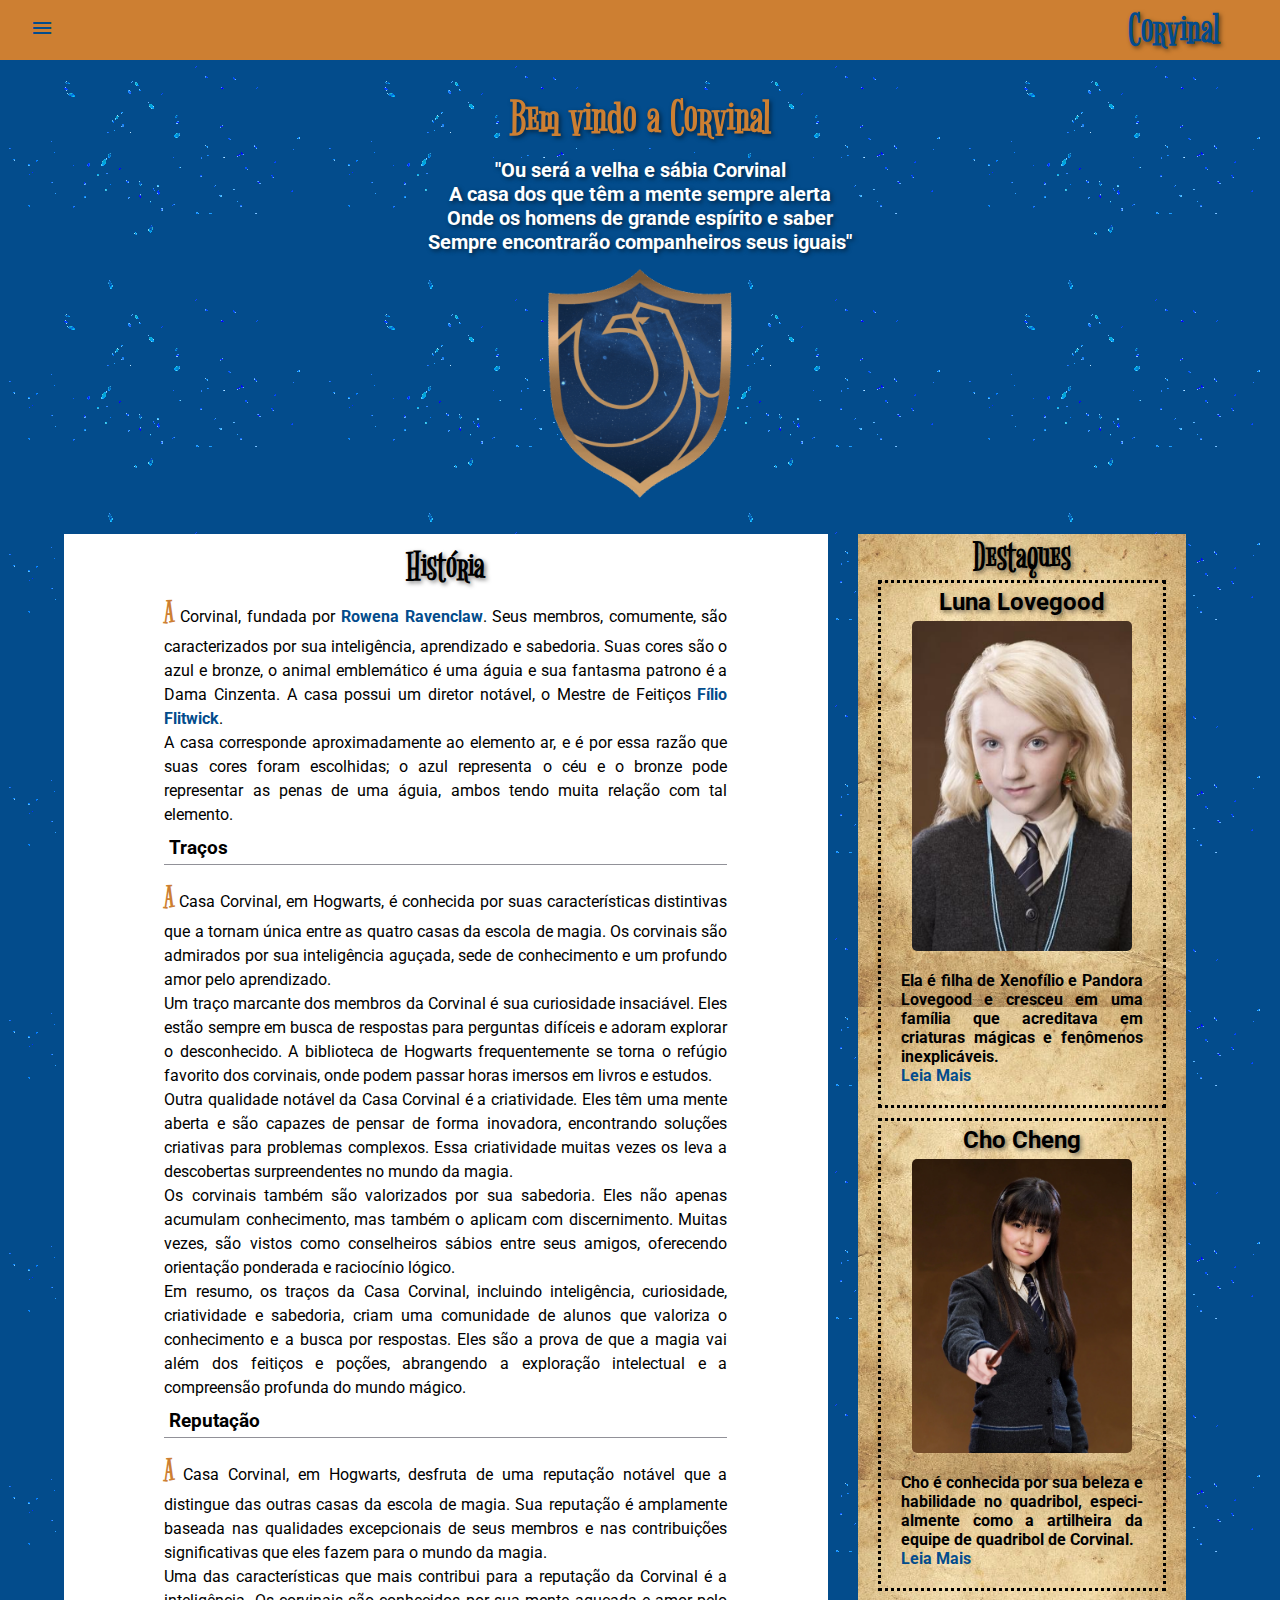
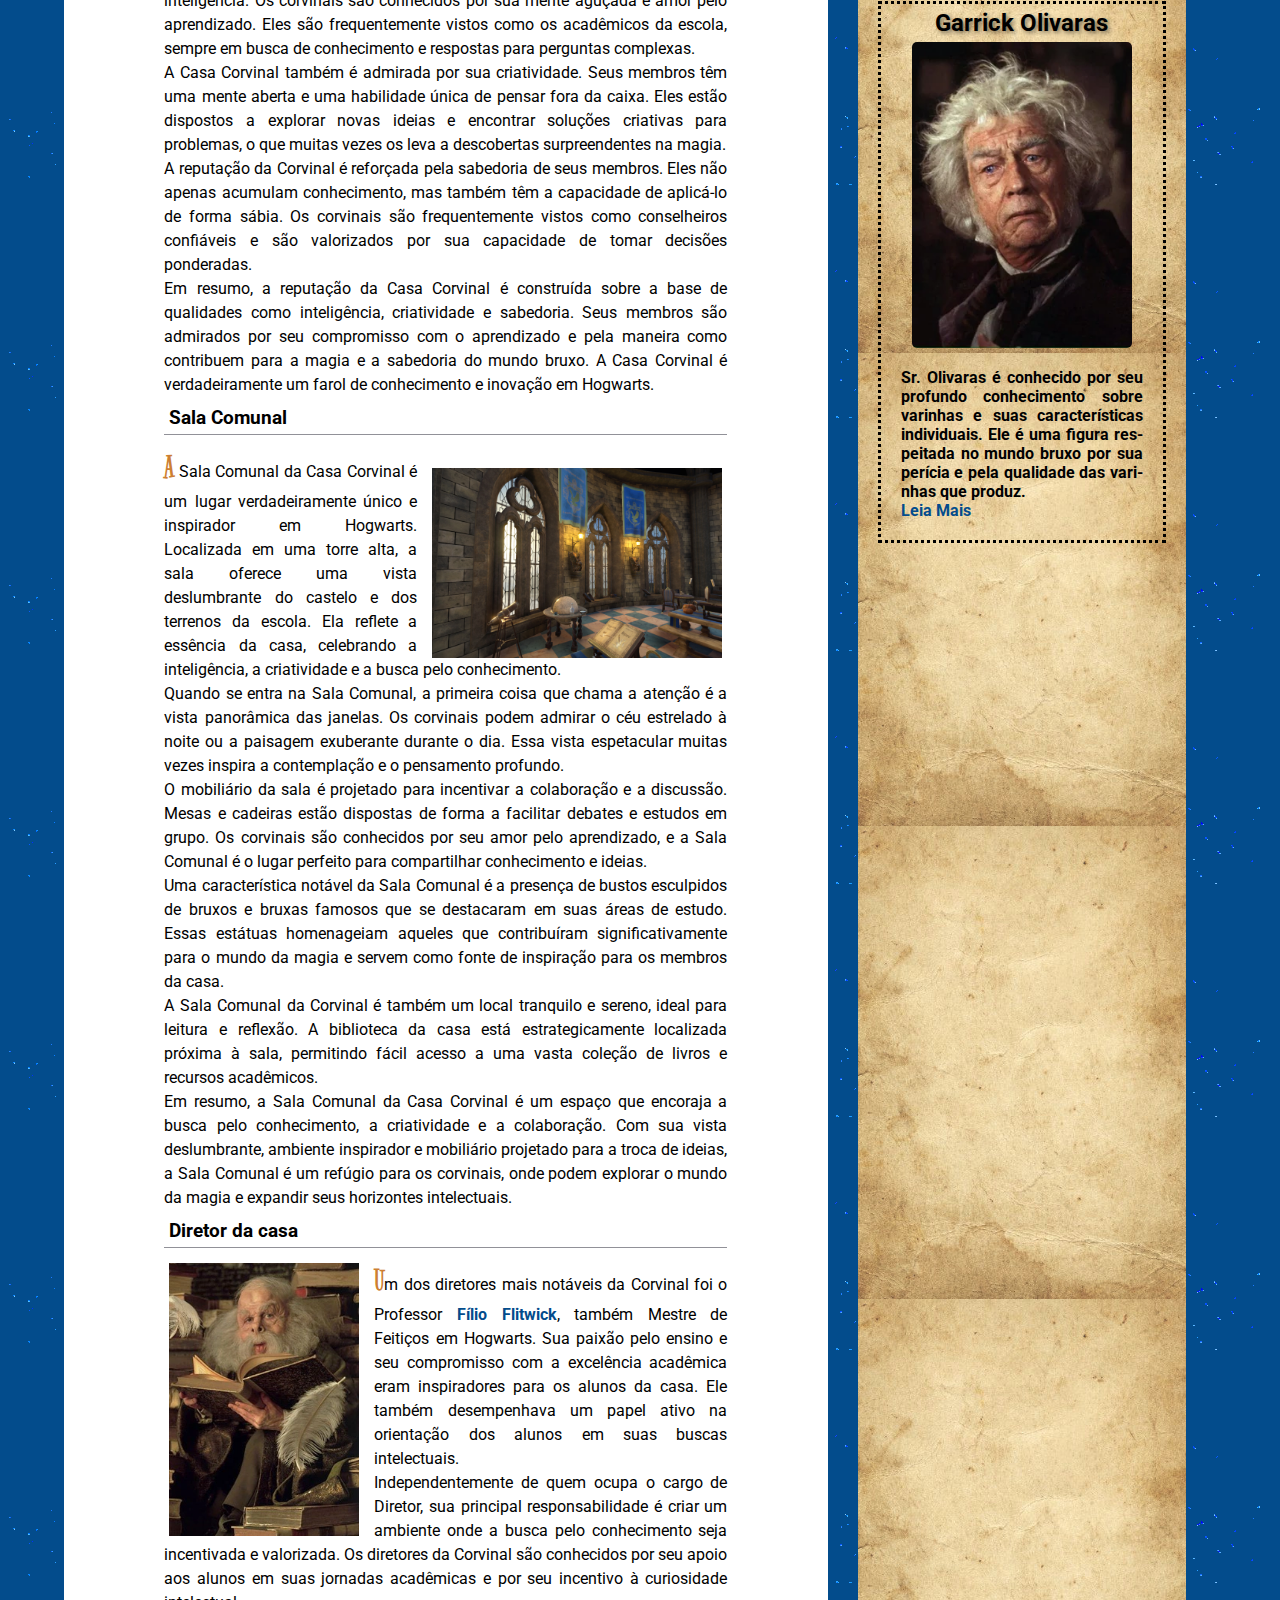
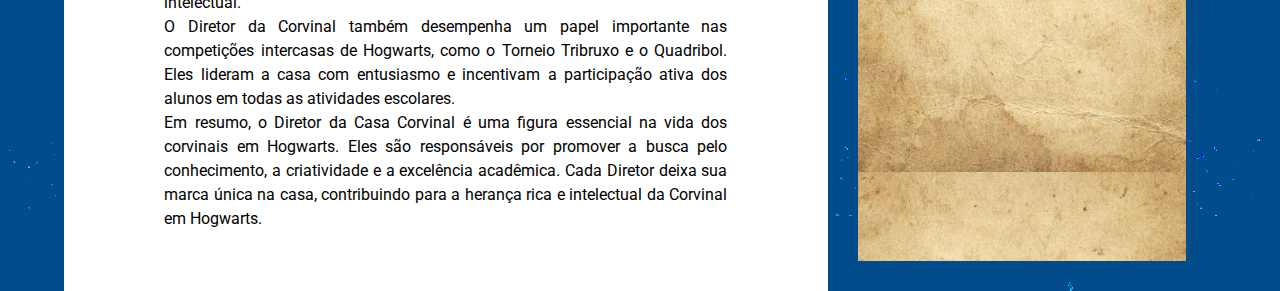
==== corvinal.html @ 6891c7f8 "Subindo arquivos" ====
<!DOCTYPE html>
<html lang="pt-br">
<head>
    <meta charset="UTF-8">
    <meta name="viewport" content="width=device-width, initial-scale=1.0">
    <title>Hogwarts | Corvinal | Home</title>
    <link rel="stylesheet" href="/css/styleCorvinal.css">
    <link rel="stylesheet" href="/css/responsivo.css">
    <link rel="stylesheet" href="https://fonts.googleapis.com/css2?family=Material+Symbols+Outlined:opsz,wght,FILL,GRAD@20..48,100..700,0..1,-50..200" />
   
</head>
<body>
    <header id="topo">
        <div id="logo">
            <h1>Corvinal</h1>
        </div>
        <div class="botaoMenu">
            <a href="#" onclick="mostrarMenuLateral()">
                <span class="material-symbols-outlined">
                menu
                </span>
            </a>
        </div>
    </header>
    <section id="bemVindo">
        <p><span style="font-size: 50px;" class="destaqueLetra">Bem vindo a Corvinal</span> </p>
            <p>"Ou será a velha e sábia Corvinal <br> A casa dos que têm a mente sempre alerta <br>
                Onde os homens de grande espírito e saber <br> Sempre encontrarão companheiros seus iguais"</p>
                
        <img src="img/corvinal.gif" alt="">
    </section>
    
    <main>  
        <section id="conteudoLateral">
            <h1>Destaques</h1>
            <div id="card">
                <h2>Luna Lovegood</h2>
                <img class="imgCard" src="img/luna.jpg" alt="">
                <div id="txtCard">
                    <p>Ela é filha de Xenofílio e Pandora Lovegood e cresceu em uma família que acreditava em criaturas mágicas e fenômenos inexplicáveis.</p>
                    <a href="#">Leia Mais</a>
                </div>
            </div>
            <div id="card">
                <h2>Cho Cheng</h2>
                <img class="imgCard" src="img/cho.webp">
                <div id="txtCard">
                    <p style="hyphens: auto;">Cho é conhecida por sua beleza e habilidade no quadribol, especialmente como a artilheira da equipe de quadribol de Corvinal.</p>
                    <a href="#">Leia Mais</a>
                </div>
            </div>
            <div id="card">
                <h2>Garrick Olivaras</h2>
                <img class="imgCard" src="img/olivaras.webp" alt="">
                <div id="txtCard">
                    <p style="hyphens: auto;">Sr. Olivaras é conhecido por seu profundo conhecimento sobre varinhas e suas características individuais. Ele é uma figura respeitada no mundo bruxo por sua perícia e pela qualidade das varinhas que produz.</p>
                    <a href="#">Leia Mais</a>
                </div>
            </div>
        </section>
        
        <section id="principal">          
            <div id="cardSection">
            <h1>História</h1>
                <p><span class="destaqueLetra">A</span> Corvinal, fundada por <a href="">Rowena Ravenclaw</a>. Seus membros, comumente, são caracterizados por sua inteligência, aprendizado e sabedoria. Suas cores são o azul e bronze, o animal emblemático é uma águia e sua fantasma patrono é a Dama Cinzenta. A casa possui um diretor notável, o Mestre de Feitiços <a href="">Fílio Flitwick</a>.</p>
                <p>A casa corresponde aproximadamente ao elemento ar, e é por essa razão que suas cores foram escolhidas; o azul representa o céu e o bronze pode representar as penas de uma águia, ambos tendo muita relação com tal elemento.</p>
                
                
                <div id="tracos">
                    <h3>Traços</h3>
                    <p><span class="destaqueLetra">A</span> Casa Corvinal, em Hogwarts, é conhecida por suas características distintivas que a tornam única entre as quatro casas da escola de magia. Os corvinais são admirados por sua inteligência aguçada, sede de conhecimento e um profundo amor pelo aprendizado.</p>

                    <p>Um traço marcante dos membros da Corvinal é sua curiosidade insaciável. Eles estão sempre em busca de respostas para perguntas difíceis e adoram explorar o desconhecido. A biblioteca de Hogwarts frequentemente se torna o refúgio favorito dos corvinais, onde podem passar horas imersos em livros e estudos.</p>
                    
                    <p>Outra qualidade notável da Casa Corvinal é a criatividade. Eles têm uma mente aberta e são capazes de pensar de forma inovadora, encontrando soluções criativas para problemas complexos. Essa criatividade muitas vezes os leva a descobertas surpreendentes no mundo da magia.</p>
                    
                    <p>Os corvinais também são valorizados por sua sabedoria. Eles não apenas acumulam conhecimento, mas também o aplicam com discernimento. Muitas vezes, são vistos como conselheiros sábios entre seus amigos, oferecendo orientação ponderada e raciocínio lógico.</p>
                    
                    <p>Em resumo, os traços da Casa Corvinal, incluindo inteligência, curiosidade, criatividade e sabedoria, criam uma comunidade de alunos que valoriza o conhecimento e a busca por respostas. Eles são a prova de que a magia vai além dos feitiços e poções, abrangendo a exploração intelectual e a compreensão profunda do mundo mágico.</p>
                    
                </div>
                <div id="reputacao">
                    <h3>Reputação</h3>
                    <p><span class="destaqueLetra">A</span> Casa Corvinal, em Hogwarts, desfruta de uma reputação notável que a distingue das outras casas da escola de magia. Sua reputação é amplamente baseada nas qualidades excepcionais de seus membros e nas contribuições significativas que eles fazem para o mundo da magia.</p>

                    <p>Uma das características que mais contribui para a reputação da Corvinal é a inteligência. Os corvinais são conhecidos por sua mente aguçada e amor pelo aprendizado. Eles são frequentemente vistos como os acadêmicos da escola, sempre em busca de conhecimento e respostas para perguntas complexas.</p>
                    
                    <p>A Casa Corvinal também é admirada por sua criatividade. Seus membros têm uma mente aberta e uma habilidade única de pensar fora da caixa. Eles estão dispostos a explorar novas ideias e encontrar soluções criativas para problemas, o que muitas vezes os leva a descobertas surpreendentes na magia.</p>
                    
                    <p>A reputação da Corvinal é reforçada pela sabedoria de seus membros. Eles não apenas acumulam conhecimento, mas também têm a capacidade de aplicá-lo de forma sábia. Os corvinais são frequentemente vistos como conselheiros confiáveis e são valorizados por sua capacidade de tomar decisões ponderadas.</p>
                    
                    <p>Em resumo, a reputação da Casa Corvinal é construída sobre a base de qualidades como inteligência, criatividade e sabedoria. Seus membros são admirados por seu compromisso com o aprendizado e pela maneira como contribuem para a magia e a sabedoria do mundo bruxo. A Casa Corvinal é verdadeiramente um farol de conhecimento e inovação em Hogwarts.</p>
                </div>
                <div id="salaComunal">
                    <h3>Sala Comunal</h3>
                    <img style="width: 300px; float: right; margin-left: 10px; margin-top: 18px; padding: 5px; padding-bottom: 0;"src="img/salaComunalCorvinal.webp">
                    <p><span class="destaqueLetra">A</span> Sala Comunal da Casa Corvinal é um lugar verdadeiramente único e inspirador em Hogwarts. Localizada em uma torre alta, a sala oferece uma vista deslumbrante do castelo e dos terrenos da escola. Ela reflete a essência da casa, celebrando a inteligência, a criatividade e a busca pelo conhecimento.</p>
                    <p>Quando se entra na Sala Comunal, a primeira coisa que chama a atenção é a vista panorâmica das janelas. Os corvinais podem admirar o céu estrelado à noite ou a paisagem exuberante durante o dia. Essa vista espetacular muitas vezes inspira a contemplação e o pensamento profundo.</p>

                    <p>O mobiliário da sala é projetado para incentivar a colaboração e a discussão. Mesas e cadeiras estão dispostas de forma a facilitar debates e estudos em grupo. Os corvinais são conhecidos por seu amor pelo aprendizado, e a Sala Comunal é o lugar perfeito para compartilhar conhecimento e ideias.</p>

                    <p>Uma característica notável da Sala Comunal é a presença de bustos esculpidos de bruxos e bruxas famosos que se destacaram em suas áreas de estudo. Essas estátuas homenageiam aqueles que contribuíram significativamente para o mundo da magia e servem como fonte de inspiração para os membros da casa.</p>

                    <p>A Sala Comunal da Corvinal é também um local tranquilo e sereno, ideal para leitura e reflexão. A biblioteca da casa está estrategicamente localizada próxima à sala, permitindo fácil acesso a uma vasta coleção de livros e recursos acadêmicos.</p>

                    <p>Em resumo, a Sala Comunal da Casa Corvinal é um espaço que encoraja a busca pelo conhecimento, a criatividade e a colaboração. Com sua vista deslumbrante, ambiente inspirador e mobiliário projetado para a troca de ideias, a Sala Comunal é um refúgio para os corvinais, onde podem explorar o mundo da magia e expandir seus horizontes intelectuais.</p>

                </div>
                <div id="diretor" style="margin-bottom: 30px;">
                    <h3>Diretor da casa</h3>
                    <img style="width: 200px; float: left; margin-right: 10px; padding: 5px; padding-bottom: 0;"src="img/filio.webp">
                    <p><span class="destaqueLetra">U</span>m dos diretores mais notáveis da Corvinal foi o Professor <a href="">Fílio Flitwick</a>, também Mestre de Feitiços em Hogwarts. Sua paixão pelo ensino e seu compromisso com a excelência acadêmica eram inspiradores para os alunos da casa. Ele também desempenhava um papel ativo na orientação dos alunos em suas buscas intelectuais.</p>

                    <p>Independentemente de quem ocupa o cargo de Diretor, sua principal responsabilidade é criar um ambiente onde a busca pelo conhecimento seja incentivada e valorizada. Os diretores da Corvinal são conhecidos por seu apoio aos alunos em suas jornadas acadêmicas e por seu incentivo à curiosidade intelectual.</p>

                    <p>O Diretor da Corvinal também desempenha um papel importante nas competições intercasas de Hogwarts, como o Torneio Tribruxo e o Quadribol. Eles lideram a casa com entusiasmo e incentivam a participação ativa dos alunos em todas as atividades escolares.</p>

                    <p>Em resumo, o Diretor da Casa Corvinal é uma figura essencial na vida dos corvinais em Hogwarts. Eles são responsáveis por promover a busca pelo conhecimento, a criatividade e a excelência acadêmica. Cada Diretor deixa sua marca única na casa, contribuindo para a herança rica e intelectual da Corvinal em Hogwarts.</p>

                </div>
            </div>
        </section>
        
        <nav id="menuBaixo">
            <ul>
                <li><a class="ocultar" href=""><img src="/img/seta.png" alt=""></a></li>
                <li><a href="#topo">Voltar ao Topo</a></li>
                <li><a href="#tracos">Traços</a></li>
                <li><a href="#reputacao">Reputação</a></li>
                <li><a href="#salaComunal">Sala Comunal</a></li>
                <li><a href="#diretor">Diretor da Casa</a></li>
            </ul>
        </nav>      
    </main>
    <aside id="menuLateral">
        <nav>
            <ul>
                <li>
                    <a href="" onclick="fecharMenuLateral()">
                        <span class="material-symbols-outlined">
                            close
                        </span>
                    </a>
                </li>
                <li><a href="index.html">Seleção das Casas</a></li>
                <li><a href="grifinoria.html">Home</a></li>
                <li><a href="membrosGrifinoria.html">Membros</a></li>
             </ul>
         </nav>
    </aside> 
</body>
<script src="js/script.js"></script>
</html>
---- css/styleCorvinal.css ----
@import url('https://fonts.googleapis.com/css2?family=Bigelow+Rules&family=Pacifico&family=Roboto:wght@100&display=swap');
@import url('https://fonts.googleapis.com/css2?family=Bigelow+Rules&display=swap');

:root {
   --azul : #034C8C;
   --prata: #A1A1A1;
   --bronze: #CD7F32;
   --branco: #ffffff;
   --preto: #000000;
   --sombraFonte: 2px 2px 4px rgba(0, 0, 0, 0.5);
   --sombraDiv: 0px 2px 6px rgba(0, 0, 0, 0.1);
}


*{
   margin: 0;
   padding: 0;
   box-sizing: border-box;
   font-family: 'Roboto' ;
   color: var(--branco);
}

html {
   scroll-behavior: smooth;
}

body {
   background-color: var(--azul);
   background-image: url(../img/brilhoAzul.gif);
}

header {
   background-color: var(--bronze);
   height: 10px;
   display: flex;
   justify-content: space-between;
   align-items: center;
   flex-direction: row-reverse;
   box-shadow: var(--sombraDiv);
   padding: 30px;
}

#logo h1 {
   font-family: 'Bigelow Rules', cursive;
   font-size: 45px;
   margin: 30px;
   color: var(--azul);
   text-shadow: var(sombraFonte);
}

span {
    color: var(--azul);
}

.liNav  {
   font-size: 30px;
   list-style: none;
   display: inline;
   margin-right: 30px;
}

main {
   display: flex;
   margin: 0 auto;
   flex-direction: row-reverse;
   width: 90%;
}

#principal{
   display: flex;
   width: 70%;
   height: auto;
   margin: 0 auto;
   background-color: var(--branco);
   padding: 30px;   
}

#conteudoLateral {
   margin: 30px;
   padding: 20px;
   width: 30%;
   background-image: url(../img/bgAside.jpg);
   background-size: contain; 
   /* background-position: center; */
   font-weight: bold;
   margin-top: 0px;
}


#bemVindo {
   width: 100%;
   background-color: var(--azul);
   display: flex;
   align-items: center;
   justify-content: center;
   flex-direction: column;
   padding: 30px;
   background-image: url(../img/brilhoAzul.gif);
   font-size: 20px;
   font-weight: lighter;
}

#bemVindo  p {
   color: var(--branco);
   text-align: center;
   margin-bottom: 10px;
   background-color: var(--azul);
   font-weight: bold;
   text-shadow: var(--sombraFonte);
}

#bemVindo img {
   width: 200px;
}


.destaqueLetra {
   font-size: 30px;
   font-weight: bold;
   color: var(--bronze);
   font-family: 'Bigelow Rules', cursive;
}

.imgCard {
   max-width: 220px;
   border-radius: 5px;
}

#card {
   display: flex;
   align-items: center;
   justify-content: center;
   flex-direction: column;
   width: 100%;
   height: auto;
   border: 3px dotted var(--preto);   
   margin-bottom: 10px;
}

h1 {
   margin-top: -20px;
   font-family: 'Bigelow Rules', cursive, cursive;
   /* letter-spacing: 3px; */
   font-size: 40px;
   text-align: center;
   color: var(--preto);
   text-shadow: var(--sombraFonte);
}

h2 {
   text-align: center;
   padding: 5px;
   color: var(--branco);
   text-shadow: var(--sombraFonte);
}

#txtCard {
   text-align: justify;
   padding: 20px;
   color: var(--preto);
}

a {
   text-decoration: none;
   color: var(--branco);
}

a:hover{
   font-weight: bold;
   cursor: pointer;
}


ol {
   margin-left: 30px;
   margin-bottom: 15px;
   margin-top: 15px;
}

h3 {
   margin-top: 5px;
   border-bottom: 1px solid rgb(145, 145, 152);
   color: var(--preto);
   margin-bottom: 10px;
   padding: 5px;
}


aside {
   display: none;
   background-color: #10141b;
   width: 40%;
   height: 100vh;
   position: fixed;
   top: 0;
}

#menuLateral li{
   color: var(--branco);
   list-style: none;
   padding: 20px;
   text-transform: uppercase;
}

#menuBaixo {
   display: none;
   width: 100%;
   position: fixed;
   bottom: 0;
   left: 0;
   background-color: var(--azul);
}

#menuBaixo ul {
   display: flex;
   align-items: center;
   justify-content: center;
   
}

#menuBaixo li {
   margin: 10px;
   list-style: none;
}

#menuBaixo a {
   color: var(--bronze);
   font-weight: bold;
}

#menuBaixo a:hover {
   color: #eca202;
}

#cardSection {
   width: 80%;
   display: flex;
   align-items: center;
   justify-content: center;
   flex-direction: column;
   margin: 0 auto;
}

/* #principal :nth-child(9) {
   margin-bottom: 30px;
} */

#cardSection p {
   text-align: justify;
   line-height: 1.5;
   color: var(--preto);
}


h1 {
   margin-top: -20px;
   font-family: 'Bigelow Rules', cursive;
   font-size: 40px;
   text-align: center;
   color: var(--preto);
}

h2 {
   text-align: center;
   padding: 5px;
   color: var(--preto);
}

p {
   color: var(--preto);
}

#conteudoLateral a {
   color: var(--azul);
   font-weight: bold;
}

#conteudoLateral a:hover {
   color: #0b5709;
}

#cardSection a {
   color: var(--azul);
   font-weight: bold;
}
---- css/responsivo.css ----
@media (max-width: 600px) {
    #conteudoLateral {
       display: none;
    }
}
 
@media (max-width: 600px) {
    #principal {
       width: 90%;
    }
}
 
@media (max-width: 600px) {
    #cardSection {
       width: 100%;
    }
}
 
@media (max-width: 600px) {
    #menuBaixo {
       width: 100%;
       display: none;
    }
}
 
@media (max-width: 600px) {
    #diretor {
       margin-bottom: 30px;
    }
}
 
@media (max-width: 600px) {
    #principal img {
       max-width: 150px;
    }
}
 
@media (max-width: 600px) {
    #principal p {
      hyphens: auto;
    }
}
 
@media (max-width: 600px) {
    #menuBaixo ul li:nth-child(2) a {
       display: none;
    }
}
 
@media (max-width: 600px) {
    #menuBaixo ul li:nth-child(1) img {
       max-width: 20px;
    }
}
 
@media (max-width: 600px) {
    #menuBaixo ul li{
       font-size: 0.8em;
       align-items: center;
       margin: 8px;
    }
}
 
@media (max-width: 600px) {
    #menuBaixo .ocultar {
       display: block;
    }
}
 
.ocultar {
    display: none;
}
 
@media (max-width: 600px) {
    #menuBaixo ul li{
       font-size: 0.8em;
       align-items: center;
       margin: 8px;
    }
}

@media (max-width: 600px) {
    p {
        font-size: 1em;
    }
}

@media (max-width: 600px) {
    h1 {
        font-size: 2em;
    }
}

@media (max-width: 600px) {
    #bemVindo img {
        max-width: 180px;
    }
}

@media (max-width: 600px) {
    #grid  {
        min-width: 70%;
        display: flex;
        align-items: center;
    }
}

@media (max-width: 600px) {
    #card  {
        min-width: 100%;
        margin: 8px;
        overflow: hidden;
    }
}

@media (max-width: 600px) {
    #bemVindo p:nth-child(2)  {
        font-size: 0.80em;
        line-height: 1.2;
    }
}
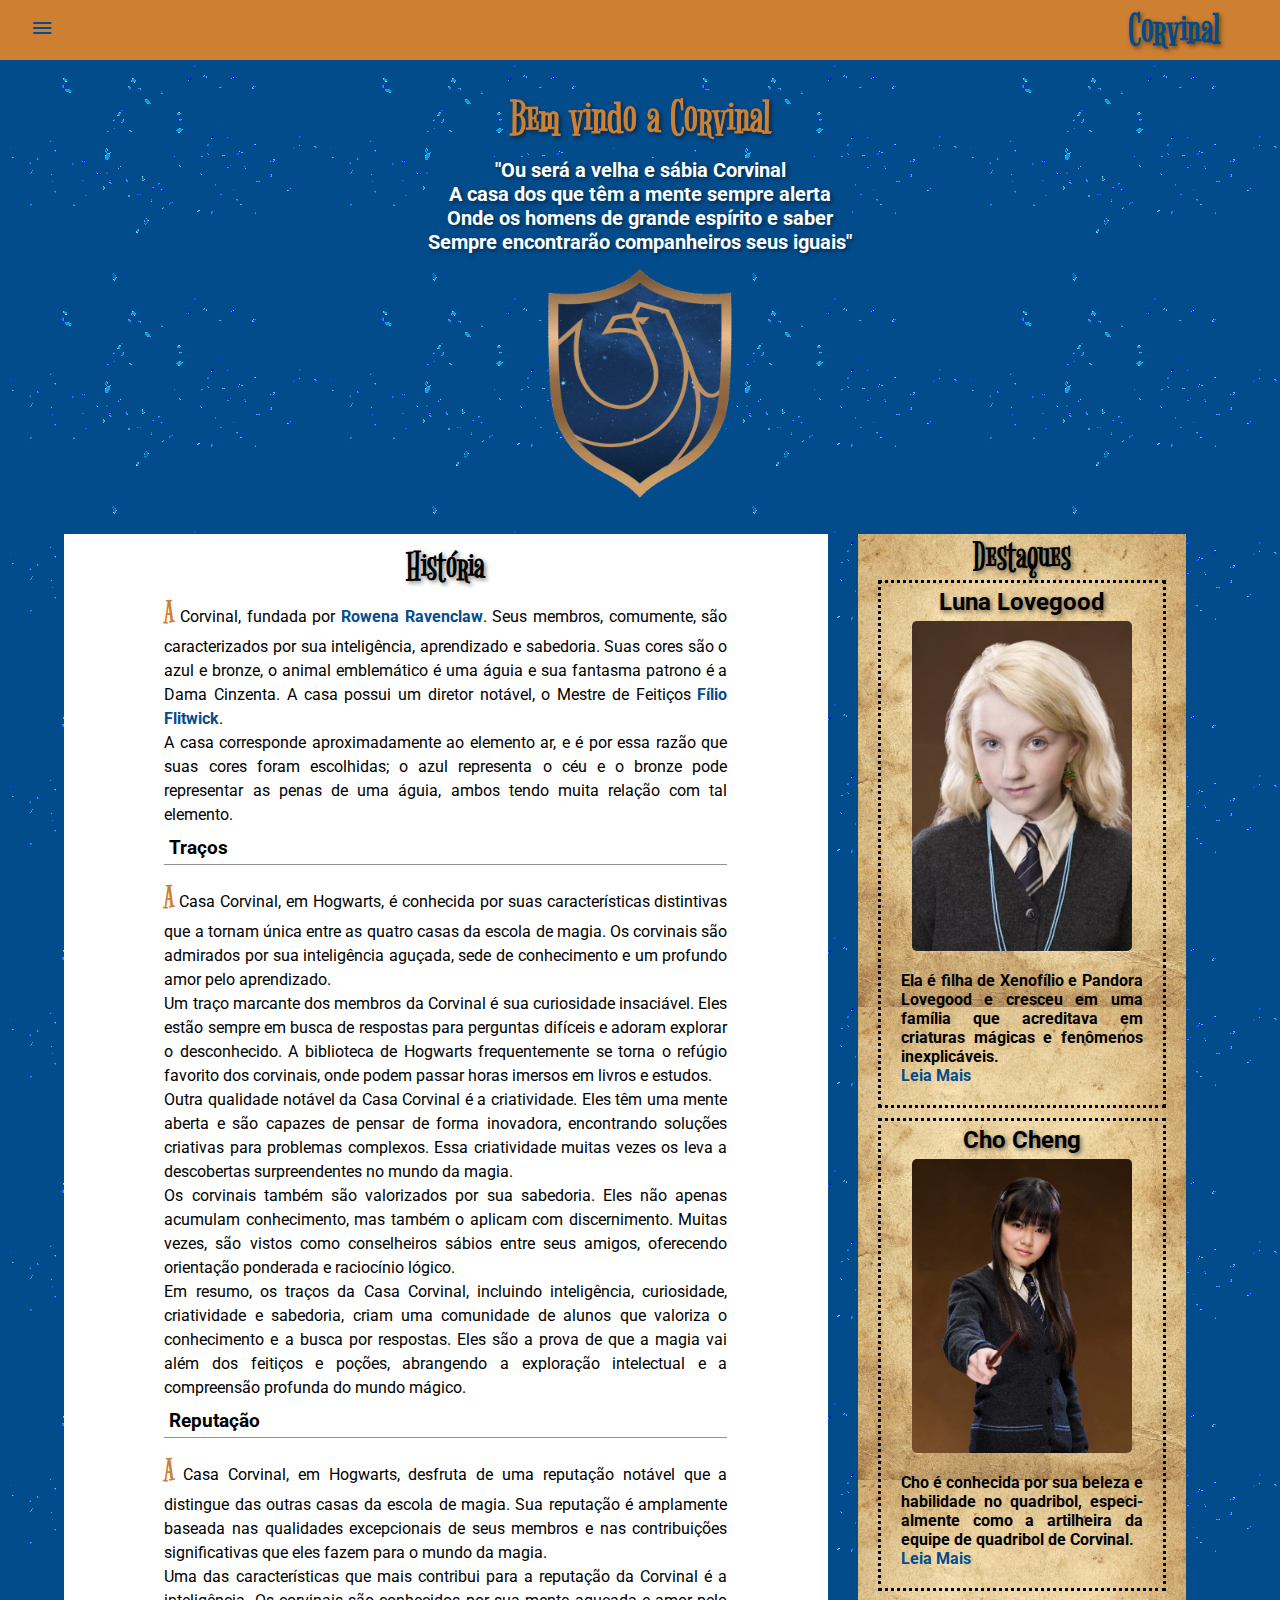
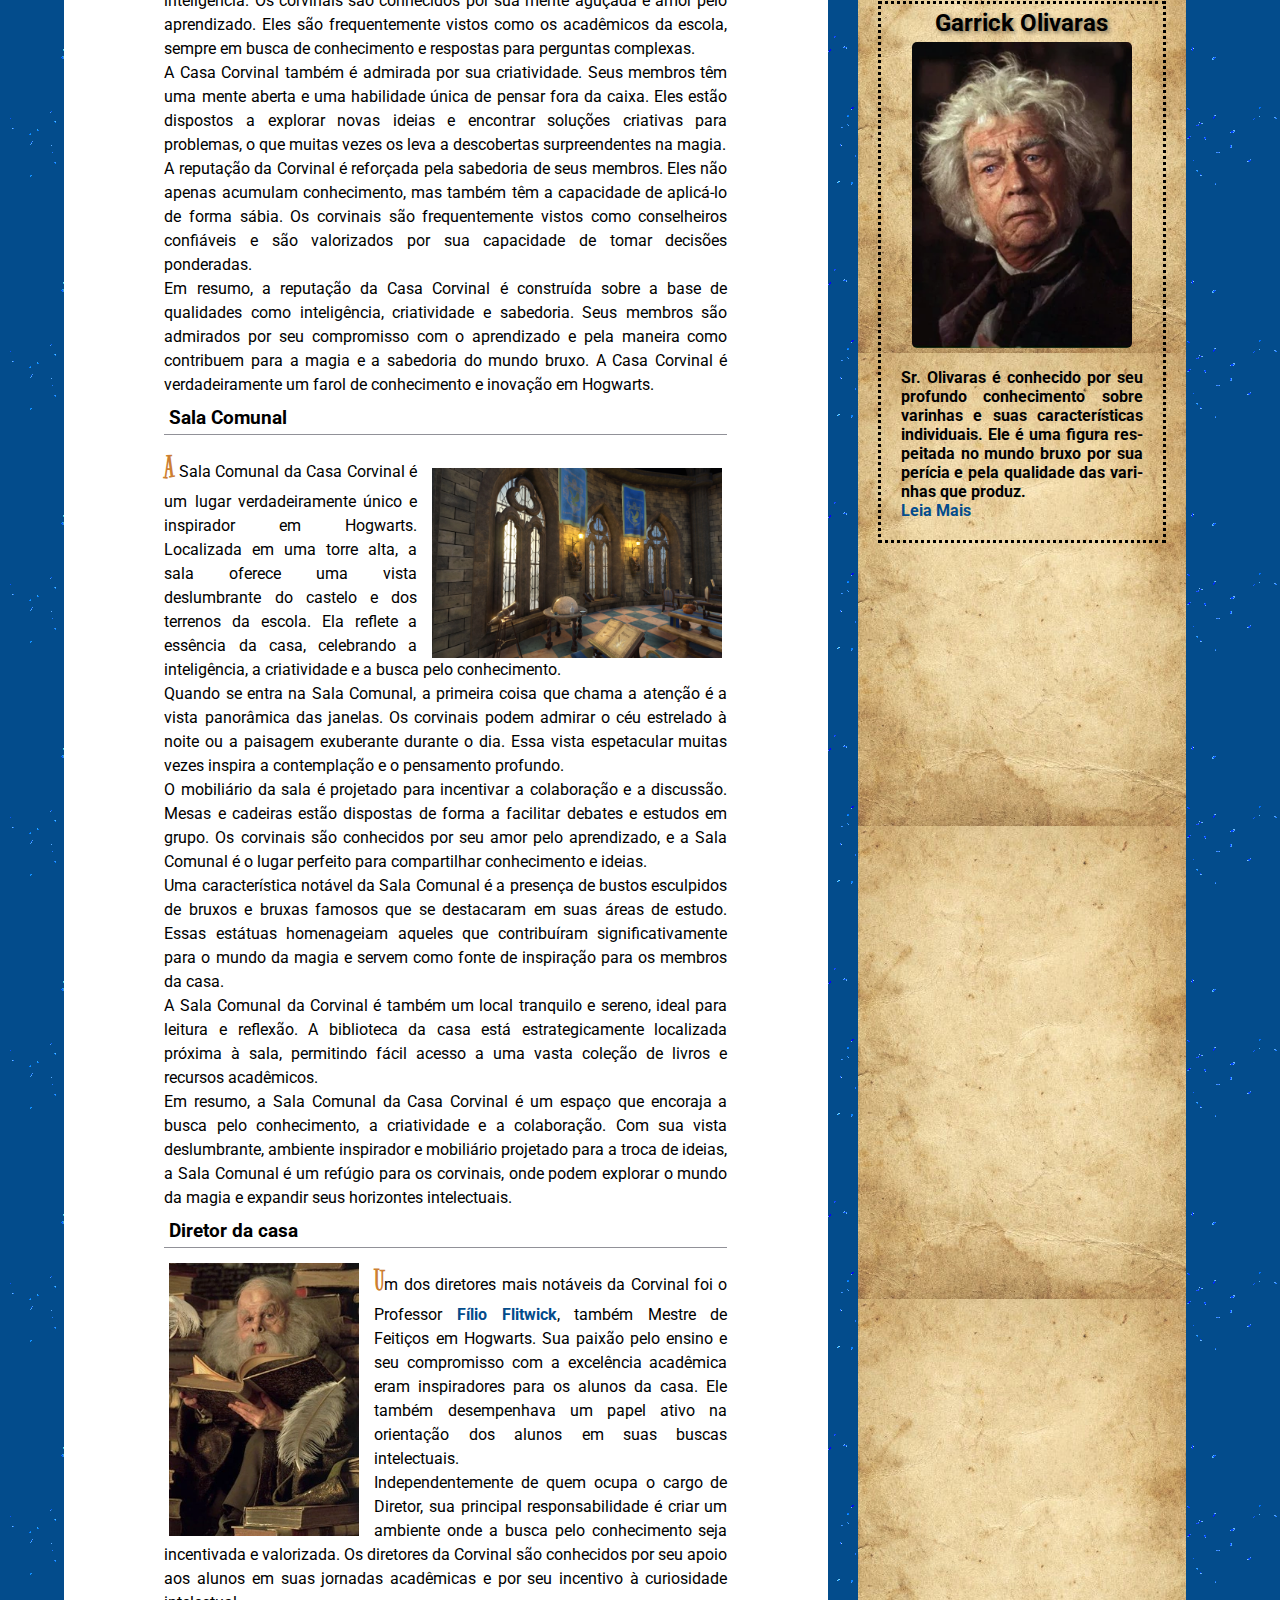
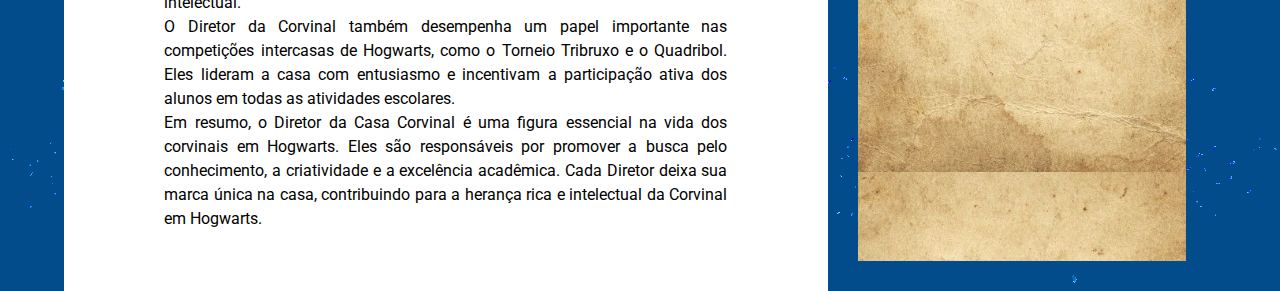
==== commit 1bad1e5a: "Update corvinal.html" ====
--- a/corvinal.html
+++ b/corvinal.html
@@ -123,7 +123,7 @@
         
         <nav id="menuBaixo">
             <ul>
-                <li><a class="ocultar" href=""><img src="/img/seta.png" alt=""></a></li>
+                <li><a class="ocultar" href="#"><img src="/img/seta.png" alt=""></a></li>
                 <li><a href="#topo">Voltar ao Topo</a></li>
                 <li><a href="#tracos">Traços</a></li>
                 <li><a href="#reputacao">Reputação</a></li>
@@ -150,4 +150,4 @@
     </aside> 
 </body>
 <script src="js/script.js"></script>
-</html>+</html>
